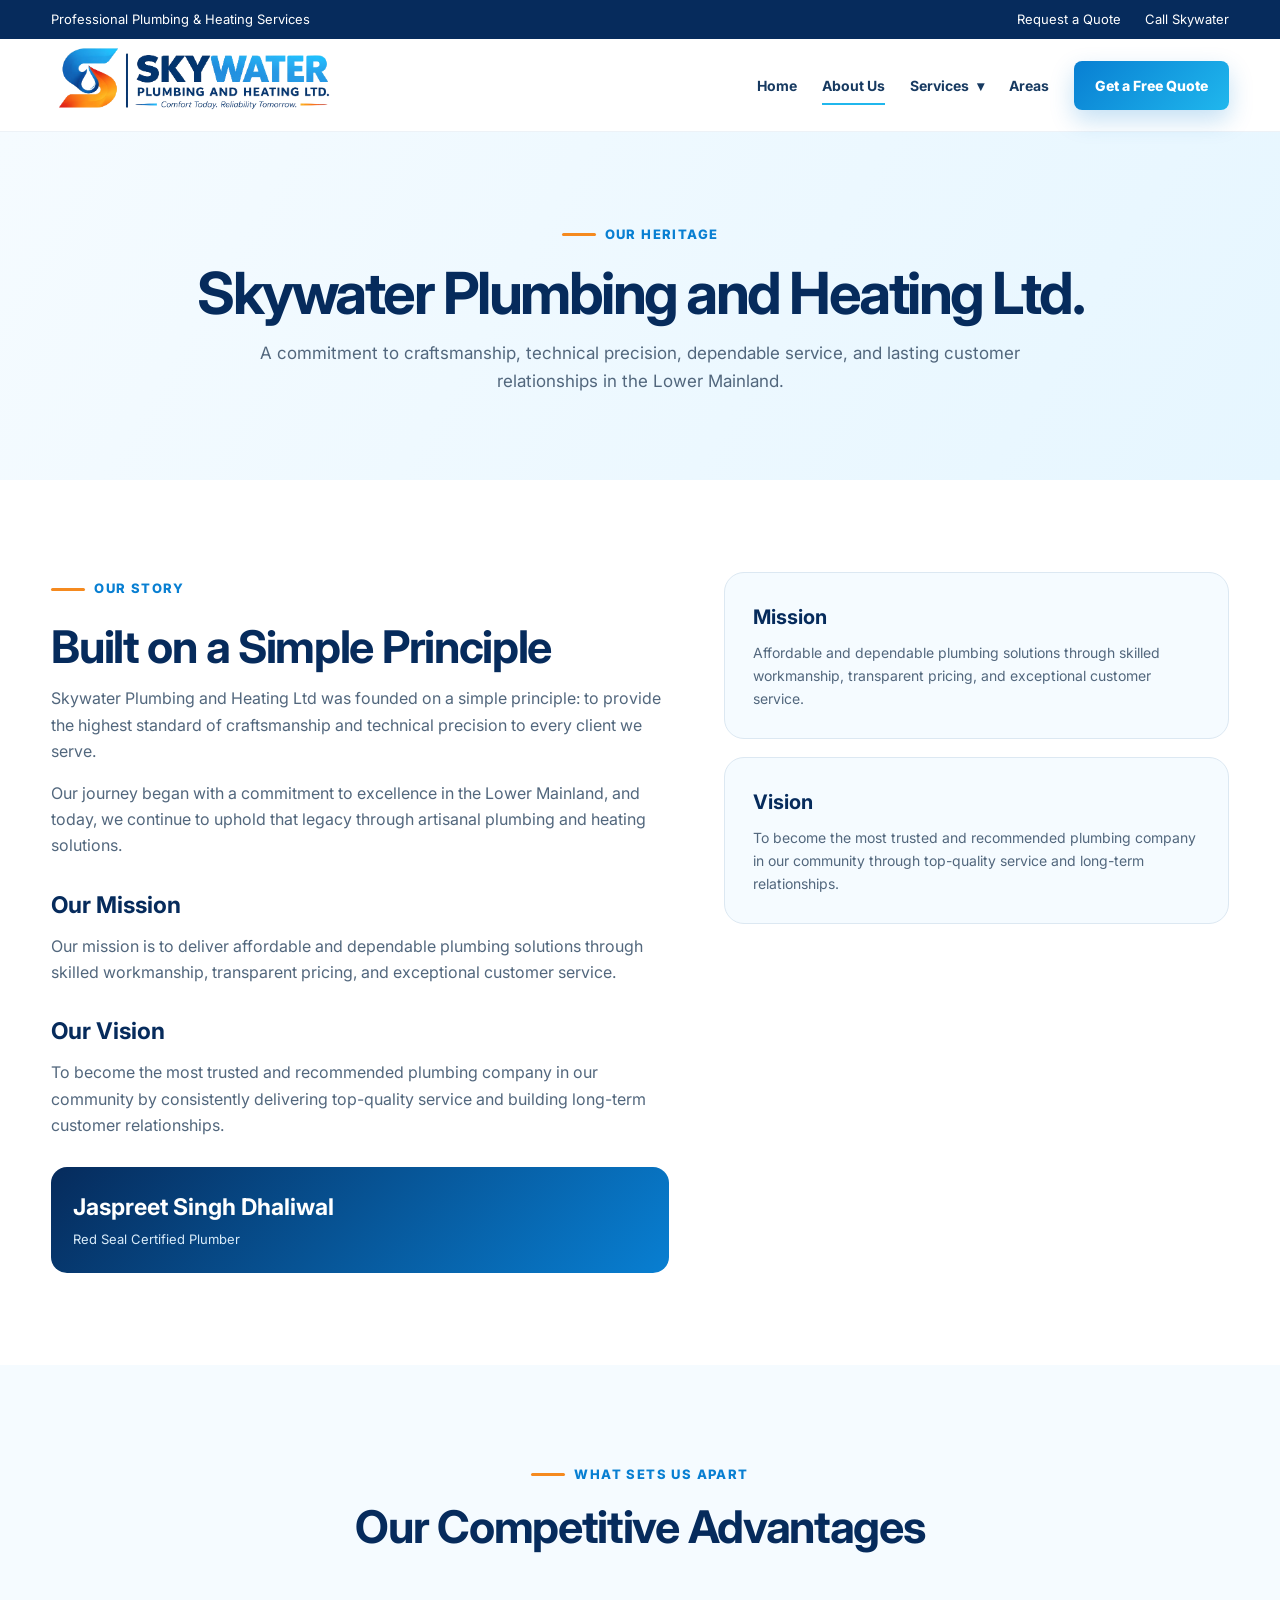
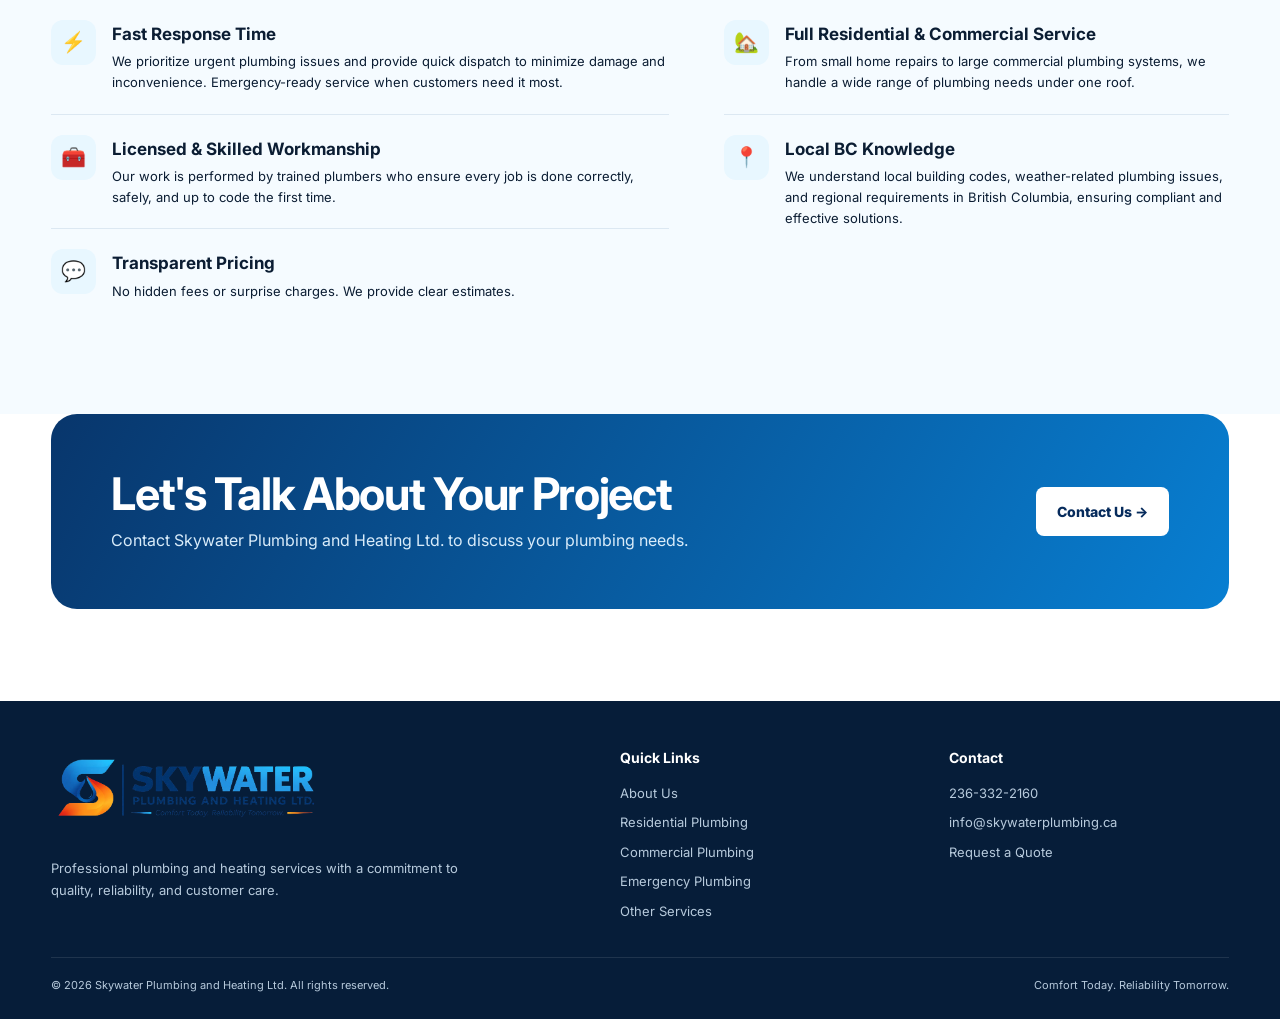
==== about.html @ 7726144b "Add files via upload" ====
<!DOCTYPE html>
<html lang="en">

<head>
    <meta charset="UTF-8">
    <meta name="viewport" content="width=device-width, initial-scale=1.0">

    <meta name="description"
        content="Skywater Plumbing and Heating Ltd. — Comfort Today. Reliability Tomorrow.">

    <title>About Us | Skywater Plumbing and Heating Ltd.</title>

    <link rel="preconnect" href="https://fonts.googleapis.com">
    <link rel="preconnect" href="https://fonts.gstatic.com" crossorigin>

    <link href="https://fonts.googleapis.com/css2?family=Inter:wght@400;500;600;700;800&display=swap"
        rel="stylesheet">

    <link rel="stylesheet" href="styles.css">


    <!-- SERVICES DROPDOWN CSS -->
    <style>

        /* Services dropdown container */
        .services-dropdown {
            position: relative;
            display: inline-block;
        }


        /* Services button */
        .services-dropdown-btn {
            border: none;
            background: transparent;
            color: inherit;
            font-family: inherit;
            font-size: inherit;
            font-weight: inherit;
            cursor: pointer;
            padding: 0;
        }


        /* Dropdown arrow */
        .services-arrow {
            display: inline-block;
            margin-left: 5px;
            transition: transform 0.2s ease;
        }


        /* Rotate arrow when open */
        .services-dropdown.open .services-arrow {
            transform: rotate(180deg);
        }


        /* Dropdown menu */
        .services-dropdown-menu {
            display: none;
            position: absolute;
            top: calc(100% + 15px);
            left: 0;

            min-width: 230px;

            background: #ffffff;

            border-radius: 8px;

            box-shadow: 0 12px 30px rgba(0, 0, 0, 0.15);

            overflow: hidden;

            z-index: 9999;
        }


        /* Show dropdown */
        .services-dropdown-menu.show {
            display: block;
        }


        /* Dropdown links */
        .services-dropdown-menu a {
            display: block;

            padding: 14px 18px;

            color: #222222;

            text-decoration: none;

            font-size: 15px;

            font-weight: 500;

            background: #ffffff;

            transition: all 0.2s ease;
        }


        /* Hover */
        .services-dropdown-menu a:hover {
            background: #f1f7fa;
            color: #0077b6;
        }


        /* Mobile dropdown */
        @media (max-width: 900px) {

            .services-dropdown {
                width: 100%;
            }

            .services-dropdown-btn {
                width: 100%;
                text-align: left;
                padding: 12px 0;
            }

            .services-dropdown-menu {
                position: static;

                width: 100%;

                margin-top: 5px;

                box-shadow: none;

                border: 1px solid #eeeeee;

                border-radius: 6px;
            }

            .services-dropdown-menu a {
                padding: 12px 15px;
            }

        }

    </style>

</head>


<body>


<!-- TOP BAR -->

<div class="topbar">

    <div class="container">

        <span>
            Professional Plumbing & Heating Services
        </span>

        <div class="topbar-right">

            <a href="contact.html">
                Request a Quote
            </a>

            <a href="tel:2363322160">
                Call Skywater
            </a>

        </div>

    </div>

</div>



<!-- HEADER -->

<header>

    <div class="container nav">


        <!-- LOGO -->

        <a href="index.html">

            <img
                class="logo"
                src="skywater-logo.png"
                alt="Skywater Plumbing and Heating Ltd.">

        </a>



        <!-- NAVIGATION -->

        <nav class="navlinks">


            <a href="index.html">
                Home
            </a>


            <a class="active" href="about.html">
                About Us
            </a>



            <!-- SERVICES DROPDOWN -->

            <div class="services-dropdown">


                <button
                    type="button"
                    class="services-dropdown-btn"
                    onclick="toggleServices(event)">

                    Services

                    <span class="services-arrow">
                        ▾
                    </span>

                </button>



                <div class="services-dropdown-menu">


                    <a href="residential.html">
                        Residential Plumbing
                    </a>


                    <a href="commercial.html">
                        Commercial Plumbing
                    </a>


                    <a href="emergency.html">
                        Emergency Plumbing
                    </a>


                    <a href="other-services.html">
                        Other Services
                    </a>


                </div>

            </div>



            <a href="service-areas.html">
                Areas
            </a>



            <a
                class="btn btn-primary"
                href="contact.html">

                Get a Free Quote

            </a>


        </nav>



        <!-- MOBILE MENU BUTTON -->

        <button
            class="mobile-btn"
            onclick="toggleMenu()">

            ☰

        </button>


    </div>

</header>



<!-- MAIN -->

<main>


    <!-- HERO -->

    <section class="page-hero">

        <div class="container">


            <div class="eyebrow">
                Our Heritage
            </div>


            <h1>
                Skywater Plumbing and Heating Ltd.
            </h1>


            <p>
                A commitment to craftsmanship, technical precision,
                dependable service, and lasting customer relationships
                in the Lower Mainland.
            </p>


        </div>

    </section>



    <!-- OUR STORY -->

    <section>

        <div class="container content-grid">


            <div class="content">


                <div class="eyebrow">
                    Our Story
                </div>


                <h2>
                    Built on a Simple Principle
                </h2>


                <p>
                    Skywater Plumbing and Heating Ltd was founded on
                    a simple principle: to provide the highest standard
                    of craftsmanship and technical precision to every
                    client we serve.
                </p>


                <p>
                    Our journey began with a commitment to excellence
                    in the Lower Mainland, and today, we continue to
                    uphold that legacy through artisanal plumbing and
                    heating solutions.
                </p>


                <h3>
                    Our Mission
                </h3>


                <p>
                    Our mission is to deliver affordable and dependable
                    plumbing solutions through skilled workmanship,
                    transparent pricing, and exceptional customer service.
                </p>


                <h3>
                    Our Vision
                </h3>


                <p>
                    To become the most trusted and recommended plumbing
                    company in our community by consistently delivering
                    top-quality service and building long-term customer
                    relationships.
                </p>


                <div class="person">

                    <h3>
                        Jaspreet Singh Dhaliwal
                    </h3>

                    <p>
                        Red Seal Certified Plumber
                    </p>

                </div>


            </div>



            <div>


                <div class="mission-card">

                    <h3>
                        Mission
                    </h3>

                    <p>
                        Affordable and dependable plumbing solutions
                        through skilled workmanship, transparent pricing,
                        and exceptional customer service.
                    </p>

                </div>


                <div class="mission-card">

                    <h3>
                        Vision
                    </h3>

                    <p>
                        To become the most trusted and recommended
                        plumbing company in our community through
                        top-quality service and long-term relationships.
                    </p>

                </div>


            </div>


        </div>

    </section>



    <!-- ADVANTAGES -->

    <section style="background:#f5fbff">

        <div class="container">


            <div class="section-head">

                <div class="eyebrow">
                    What Sets Us Apart
                </div>

                <h2>
                    Our Competitive Advantages
                </h2>

            </div>



            <div class="content-grid">


                <div>


                    <div class="advantage">

                        <div class="adv-icon">
                            ⚡
                        </div>

                        <div>

                            <h3>
                                Fast Response Time
                            </h3>

                            <p>
                                We prioritize urgent plumbing issues
                                and provide quick dispatch to minimize
                                damage and inconvenience. Emergency-ready
                                service when customers need it most.
                            </p>

                        </div>

                    </div>



                    <div class="advantage">

                        <div class="adv-icon">
                            🧰
                        </div>

                        <div>

                            <h3>
                                Licensed & Skilled Workmanship
                            </h3>

                            <p>
                                Our work is performed by trained plumbers
                                who ensure every job is done correctly,
                                safely, and up to code the first time.
                            </p>

                        </div>

                    </div>



                    <div class="advantage">

                        <div class="adv-icon">
                            💬
                        </div>

                        <div>

                            <h3>
                                Transparent Pricing
                            </h3>

                            <p>
                                No hidden fees or surprise charges.
                                We provide clear estimates.
                            </p>

                        </div>

                    </div>


                </div>



                <div>


                    <div class="advantage">

                        <div class="adv-icon">
                            🏡
                        </div>

                        <div>

                            <h3>
                                Full Residential & Commercial Service
                            </h3>

                            <p>
                                From small home repairs to large
                                commercial plumbing systems, we handle
                                a wide range of plumbing needs under
                                one roof.
                            </p>

                        </div>

                    </div>



                    <div class="advantage">

                        <div class="adv-icon">
                            📍
                        </div>

                        <div>

                            <h3>
                                Local BC Knowledge
                            </h3>

                            <p>
                                We understand local building codes,
                                weather-related plumbing issues, and
                                regional requirements in British Columbia,
                                ensuring compliant and effective solutions.
                            </p>

                        </div>

                    </div>


                </div>


            </div>

        </div>

    </section>



    <!-- CTA -->

    <section class="cta">

        <div class="container">


            <div class="cta-box">


                <div>

                    <h2>
                        Let's Talk About Your Project
                    </h2>

                    <p>
                        Contact Skywater Plumbing and Heating Ltd.
                        to discuss your plumbing needs.
                    </p>

                </div>


                <a
                    class="btn"
                    href="contact.html">

                    Contact Us →

                </a>


            </div>

        </div>

    </section>


</main>



<!-- FOOTER -->

<footer>

    <div class="container">


        <div class="footer-grid">


            <div>


                <img
                    class="footer-logo"
                    src="skywater-logo.png"
                    alt="Skywater Plumbing and Heating Ltd.">


                <p>
                    Professional plumbing and heating services with
                    a commitment to quality, reliability, and customer care.
                </p>


            </div>



            <div>


                <h4>
                    Quick Links
                </h4>


                <div class="footer-links">


                    <a href="about.html">
                        About Us
                    </a>


                    <a href="residential.html">
                        Residential Plumbing
                    </a>


                    <a href="commercial.html">
                        Commercial Plumbing
                    </a>


                    <a href="emergency.html">
                        Emergency Plumbing
                    </a>


                    <a href="other-services.html">
                        Other Services
                    </a>


                </div>

            </div>



            <div>


                <h4>
                    Contact
                </h4>


                <div class="footer-links">


                    <a href="tel:2363322160">
                        236-332-2160
                    </a>


                    <a href="mailto:info@skywaterplumbing.ca">
                        info@skywaterplumbing.ca
                    </a>


                    <a href="contact.html">
                        Request a Quote
                    </a>


                </div>

            </div>


        </div>



        <div class="copyright">


            <span>

                ©
                <span id="year"></span>

                Skywater Plumbing and Heating Ltd.
                All rights reserved.

            </span>


            <span>
                Comfort Today. Reliability Tomorrow.
            </span>


        </div>


    </div>

</footer>



<!-- JAVASCRIPT -->

<script>


/* ================================
   COPYRIGHT YEAR
================================ */

document.getElementById("year").textContent =
    new Date().getFullYear();



/* ================================
   SERVICES DROPDOWN
================================ */

function toggleServices(event) {

    event.stopPropagation();

    const dropdown =
        document.querySelector(".services-dropdown");

    const menu =
        document.querySelector(".services-dropdown-menu");


    dropdown.classList.toggle("open");

    menu.classList.toggle("show");

}



/* ================================
   CLOSE SERVICES DROPDOWN
   WHEN CLICKING OUTSIDE
================================ */

document.addEventListener("click", function(event) {

    const dropdown =
        document.querySelector(".services-dropdown");

    const menu =
        document.querySelector(".services-dropdown-menu");


    if (!dropdown.contains(event.target)) {

        dropdown.classList.remove("open");

        menu.classList.remove("show");

    }

});



/* ================================
   MOBILE MENU
================================ */

function toggleMenu() {

    const nav =
        document.querySelector(".navlinks");


    nav.style.display =
        nav.style.display === "flex"
            ? "none"
            : "flex";


    if (nav.style.display === "flex") {

        nav.style.position = "absolute";

        nav.style.top = "76px";

        nav.style.left = "4%";

        nav.style.right = "4%";

        nav.style.background = "#fff";

        nav.style.padding = "20px";

        nav.style.flexDirection = "column";

        nav.style.alignItems = "stretch";

        nav.style.boxShadow =
            "0 15px 35px rgba(0,0,0,.12)";

    }

}

</script>


</body>
</html>
---- styles.css ----
:root{--navy:#062b5c;--blue:#087fd2;--cyan:#20b7ed;--orange:#f58a1f;--sky:#eaf7ff;--dark:#0b1d33;--text:#52677d;--line:#dce8f2;--white:#fff;--shadow:0 18px 50px rgba(6,43,92,.12)}
*{box-sizing:border-box;margin:0;padding:0}html{scroll-behavior:smooth}body{font-family:Inter,Arial,sans-serif;color:var(--dark);line-height:1.65;background:#fff}a{text-decoration:none;color:inherit}.container{width:min(1180px,92%);margin:auto}
.topbar{background:var(--navy);color:#fff;font-size:13px}.topbar .container{display:flex;justify-content:space-between;padding:9px 0}.topbar a:hover{color:#8ddcff}.topbar-right{display:flex;gap:24px}
header{position:sticky;top:0;z-index:50;background:rgba(255,255,255,.97);backdrop-filter:blur(10px);border-bottom:1px solid #edf2f7}.nav{height:92px;display:flex;align-items:center;justify-content:space-between;gap:25px}.logo{width:285px}.navlinks{display:flex;align-items:center;gap:25px;font-size:14px;font-weight:700;color:#173a61}.navlinks a:not(.btn){position:relative}.navlinks a:not(.btn):after{content:"";position:absolute;left:0;bottom:-8px;width:0;height:2px;background:var(--cyan);transition:.2s}.navlinks a:hover:after,.navlinks a.active:after{width:100%}
.btn{display:inline-flex;align-items:center;justify-content:center;gap:8px;border-radius:8px;padding:13px 21px;font-weight:800;font-size:14px;transition:.2s;border:0;cursor:pointer}.btn-primary{background:linear-gradient(135deg,var(--blue),var(--cyan));color:#fff;box-shadow:0 10px 24px rgba(8,127,210,.24)}.btn-primary:hover{transform:translateY(-2px)}.btn-outline{border:1px solid #b9d5e9;color:var(--navy);background:#fff}.mobile-btn{display:none;background:none;border:0;font-size:28px;color:var(--navy)}
.hero{position:relative;overflow:hidden;background:linear-gradient(120deg,#f7fcff,#e8f6ff 58%,#fff)}.hero:before{content:"";position:absolute;width:600px;height:600px;border-radius:50%;right:-230px;top:-270px;background:rgba(32,183,237,.12)}.hero-grid{min-height:610px;display:grid;grid-template-columns:1.05fr .95fr;align-items:center;gap:50px;position:relative;z-index:1}.eyebrow{display:inline-flex;align-items:center;gap:9px;color:var(--blue);font-size:13px;font-weight:800;text-transform:uppercase;letter-spacing:1.4px;margin-bottom:17px}.eyebrow:before{content:"";width:34px;height:3px;background:var(--orange);border-radius:3px}h1{font-size:clamp(42px,5vw,66px);line-height:1.05;letter-spacing:-2.5px;color:var(--navy);margin-bottom:22px}h1 span{color:var(--blue)}.hero p{font-size:18px;color:var(--text);max-width:610px;margin-bottom:30px}.hero-actions{display:flex;gap:13px;flex-wrap:wrap}
.hero-card{background:#fff;border:1px solid #dcecf6;border-radius:28px;padding:10px;box-shadow:var(--shadow);position:relative}.hero-card:before{content:"";position:absolute;left:0;top:32px;bottom:32px;width:5px;border-radius:0 5px 5px 0;background:linear-gradient(var(--cyan),var(--blue))}.hero-card h3{font-size:22px;color:var(--navy);margin-bottom:7px}.hero-card>p{font-size:14px;color:var(--text);margin-bottom:20px}.service-mini{display:grid;grid-template-columns:1fr 1fr;gap:12px}.mini{padding:17px;background:#f6fbff;border:1px solid #e1eef6;border-radius:13px}.mini strong{display:block;color:var(--navy);font-size:14px}.mini span{font-size:12px;color:#6a7d91}
section{padding:92px 0}.section-head{text-align:center;max-width:760px;margin:0 auto 48px}.section-head .eyebrow{justify-content:center}h2{font-size:clamp(31px,4vw,45px);line-height:1.1;color:var(--navy);letter-spacing:-1.3px;margin-bottom:14px}.section-head p{color:var(--text)}
.grid3{display:grid;grid-template-columns:repeat(3,1fr);gap:20px}.card{padding:29px;border:1px solid var(--line);border-radius:18px;background:#fff;transition:.25s}.card:hover{transform:translateY(-5px);box-shadow:var(--shadow);border-color:#bfe2f5}.icon{width:53px;height:53px;border-radius:14px;background:#e8f7ff;color:var(--blue);display:grid;place-items:center;font-size:24px;margin-bottom:19px}.card h3{font-size:19px;color:var(--navy);margin-bottom:8px}.card p{font-size:14px;color:var(--text)}
.about-band{background:var(--navy);color:#fff}.about-grid{display:grid;grid-template-columns:1fr 1fr;gap:65px;align-items:center}.about-band h2{color:#fff}.about-band p{color:#c7d7e7;margin-bottom:20px}.about-band .eyebrow{color:#80d9ff}.about-art{min-height:360px;border-radius:28px;background:linear-gradient(145deg,#0d5c98,#073264);display:grid;place-items:center;position:relative;overflow:hidden}.about-art:before,.about-art:after{content:"";position:absolute;border:1px solid rgba(255,255,255,.15);border-radius:50%}.about-art:before{width:420px;height:420px}.about-art:after{width:270px;height:270px}.about-logo{width:285px;position:relative;z-index:2;filter:brightness(0) invert(1);opacity:.95}
.points{display:grid;grid-template-columns:1fr 1fr;gap:14px;margin-top:25px}.point{padding:17px;border:1px solid rgba(255,255,255,.13);border-radius:12px;background:rgba(255,255,255,.04);font-size:13px}.point strong{display:block;margin-bottom:3px;color:#fff}
.page-hero{padding:85px 0;background:linear-gradient(120deg,#f5fbff,#e6f6ff);text-align:center}.page-hero .eyebrow{justify-content:center}.page-hero h1{font-size:clamp(40px,5vw,58px);margin-bottom:15px}.page-hero p{max-width:760px;margin:auto;color:var(--text);font-size:17px}
.content-grid{display:grid;grid-template-columns:1.1fr .9fr;gap:55px;align-items:start}.content h2{margin-top:5px}.content h3{color:var(--navy);font-size:23px;margin:28px 0 8px}.content p{color:var(--text);margin-bottom:15px}.content ul{padding-left:20px;color:var(--text);margin:12px 0 20px}.content li{margin:7px 0}.mission-card{background:#f5fbff;border:1px solid var(--line);border-radius:20px;padding:28px;margin-bottom:18px}.mission-card h3{color:var(--navy);margin-bottom:7px;font-size:20px}.mission-card p{color:var(--text);font-size:14px}
.advantage{display:flex;gap:16px;padding:20px 0;border-bottom:1px solid var(--line)}.advantage:last-child{border:0}.adv-icon{width:45px;height:45px;flex:none;border-radius:12px;background:#e8f7ff;display:grid;place-items:center;font-size:20px}.advantage h3{margin:0 0 3px;font-size:17px}.advantage p{font-size:13px;margin:0}
.person{margin-top:28px;padding:22px;border-radius:16px;background:linear-gradient(135deg,#062b5c,#087fd2);color:#fff}.person h3{color:#fff;margin:0 0 3px}.person p{color:#d9ecfa;margin:0;font-size:13px}
.cta{padding:0 0 92px}.cta-box{background:linear-gradient(120deg,#08366c,#087fd2);border-radius:26px;padding:55px 60px;color:#fff;display:flex;justify-content:space-between;align-items:center;gap:30px}.cta h2{color:#fff;margin-bottom:9px}.cta p{color:#d9ecfa}.cta .btn{background:#fff;color:var(--navy);white-space:nowrap}
.contact{background:#f5fbff}.contact-grid{display:grid;grid-template-columns:.85fr 1.15fr;gap:28px}.contact-card,.form-card{background:#fff;border:1px solid var(--line);border-radius:20px;padding:30px}.contact-card h3,.form-card h3{color:var(--navy);font-size:22px;margin-bottom:18px}.contact-item{display:flex;gap:14px;padding:15px 0;border-bottom:1px solid #edf3f7}.contact-icon{width:38px;height:38px;border-radius:10px;background:#e8f7ff;color:var(--blue);display:grid;place-items:center;flex:none}.contact-item strong{display:block;color:var(--navy);font-size:13px}.contact-item span{font-size:13px;color:var(--text)}
.work-photo-section {
    padding: 20px 0 60px;
}

.work-photo {
    width: 100%;
    height: 520px;
    object-fit: cover;
    display: block;
    border-radius: 18px;
    box-shadow: 0 15px 35px rgba(0,0,0,0.10);
}

.hero-image img {
    width: 100%;
    height: 500px;
    object-fit: contain;
    border-radius: 20px;
}

@media (max-width: 768px) {

    .work-photo {
        height: 290px;
    }

    .hero-image img {
        height: 320px;
    }

}
form{display:grid;grid-template-columns:1fr 1fr;gap:14px}.field.full{grid-column:1/-1}label{font-size:12px;font-weight:700;color:#36536f;display:block;margin-bottom:6px}input,textarea,select{width:100%;border:1px solid #d7e5ef;border-radius:9px;padding:12px 13px;font:inherit;font-size:13px}textarea{min-height:115px;resize:vertical}
footer{background:#061d39;color:#b7cadc;padding:45px 0 25px}.footer-grid{display:grid;grid-template-columns:1.3fr .7fr .7fr;gap:50px}.footer-logo{width:270px;margin-bottom:15px}footer p{font-size:13px;max-width:420px}footer h4{color:#fff;margin-bottom:14px;font-size:14px}.footer-links{display:grid;gap:8px;font-size:13px}.footer-links a:hover{color:#fff}.copyright{border-top:1px solid rgba(255,255,255,.1);margin-top:35px;padding-top:18px;font-size:11px;display:flex;justify-content:space-between;gap:20px}

@media(max-width:900px){.navlinks{display:none}.mobile-btn{display:block}.hero-grid,.about-grid,.content-grid,.contact-grid{grid-template-columns:1fr}.hero{padding:45px 0}.hero-grid{min-height:auto}.grid3{grid-template-columns:1fr 1fr}.cta-box{padding:42px 35px}.footer-grid{grid-template-columns:1fr 1fr}}
@media(max-width:600px){.topbar{display:none}.nav{height:76px}.logo{width:220px}section{padding:68px 0}h1{font-size:43px;letter-spacing:-1.8px}.hero p{font-size:16px}.grid3,.points{grid-template-columns:1fr}.service-mini{grid-template-columns:1fr}.cta-box{padding:34px 25px;display:block}.cta .btn{margin-top:22px}.footer-grid{grid-template-columns:1fr}.copyright{display:block}.copyright span{display:block;margin-top:8px}form{grid-template-columns:1fr}.field.full{grid-column:auto}.page-hero{padding:65px 0}}
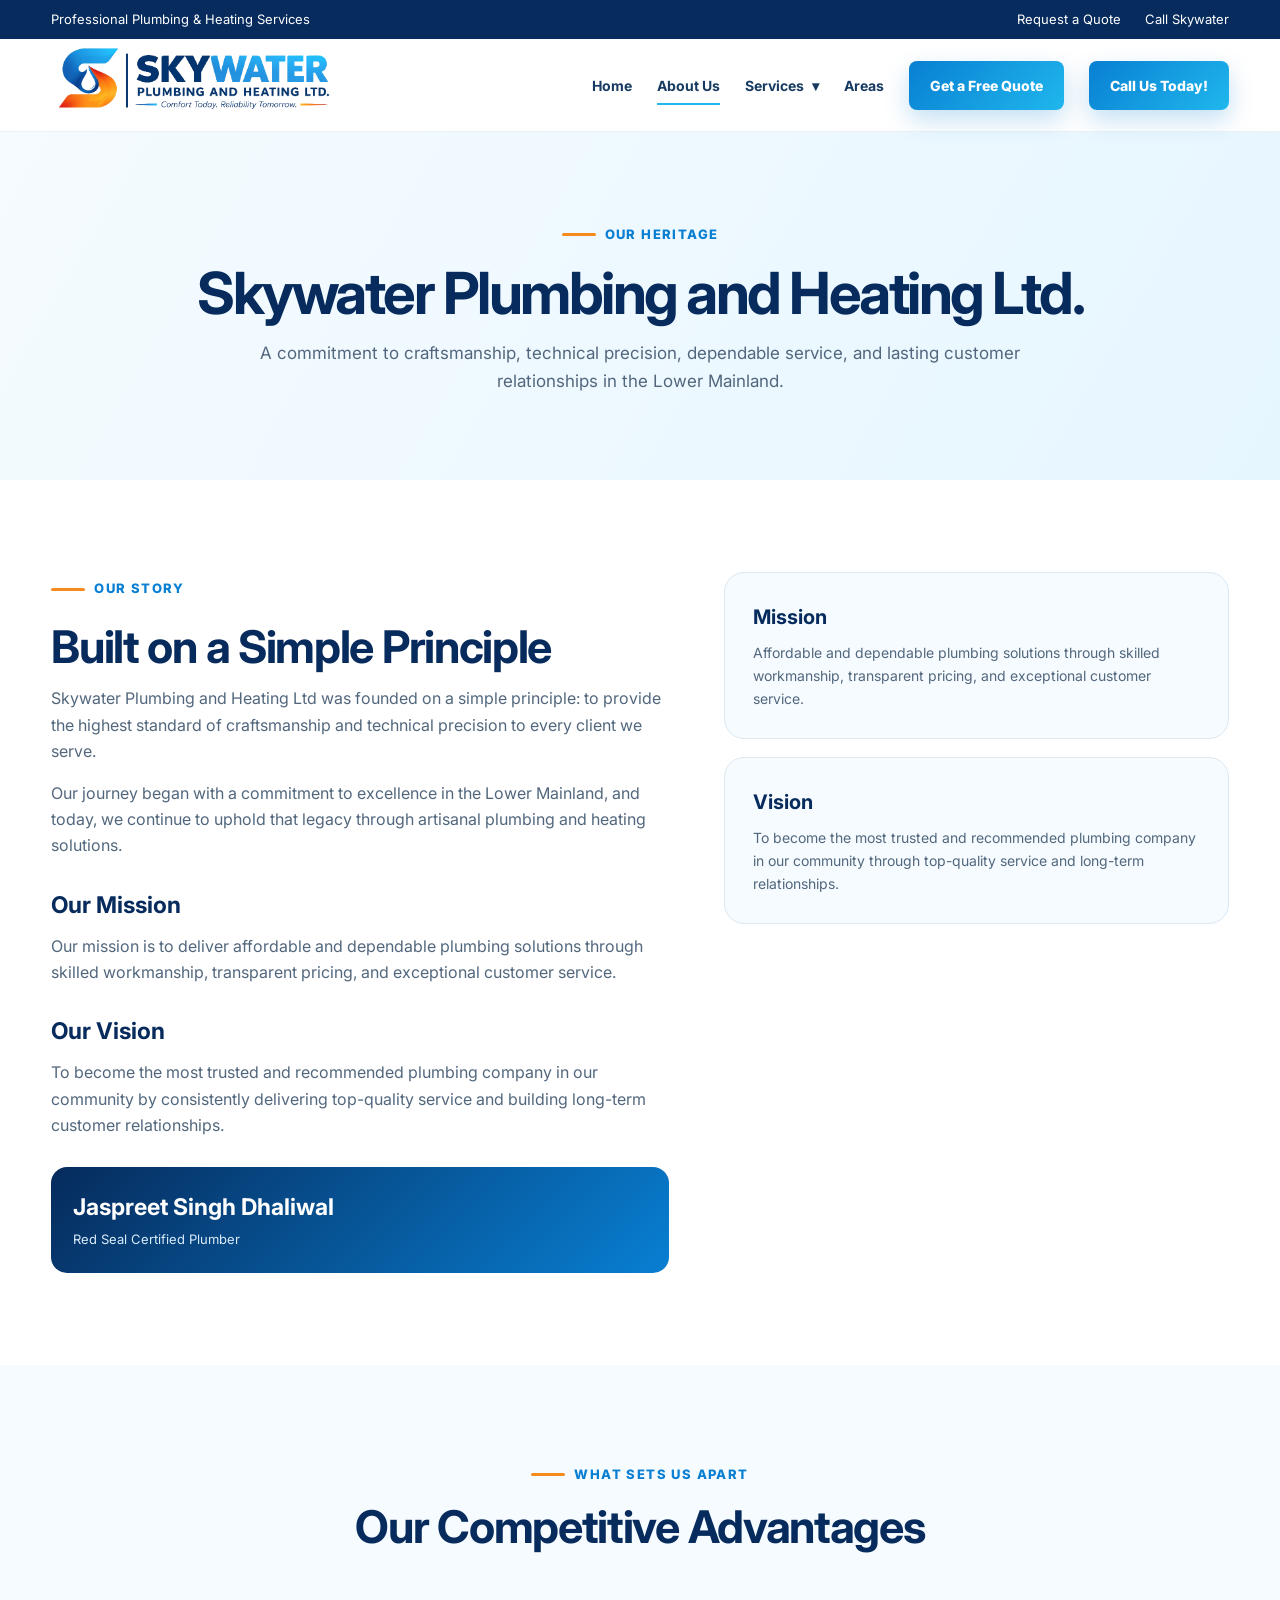
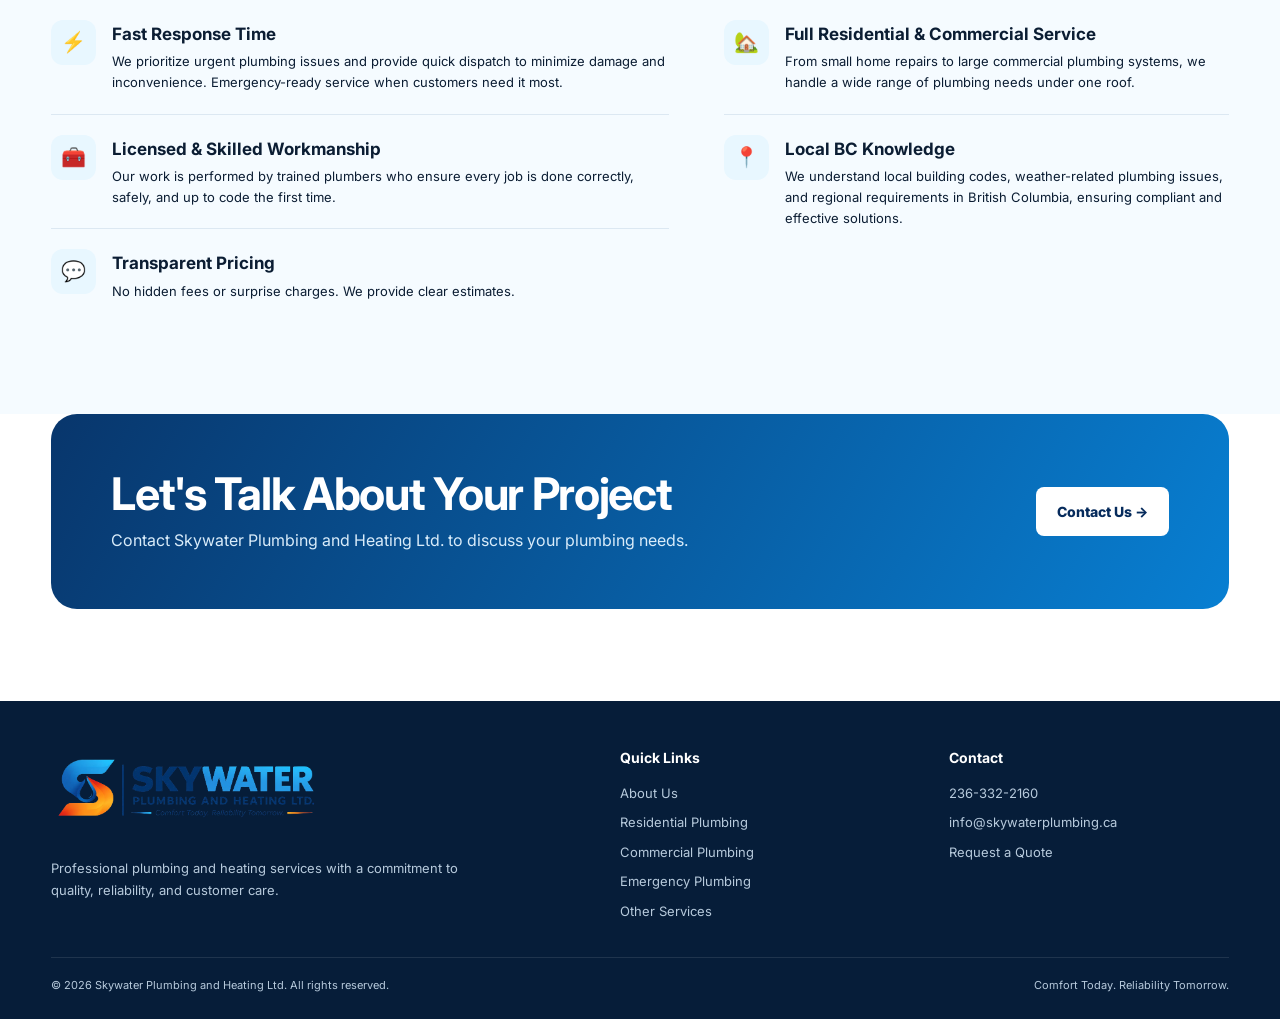
==== commit d68aa2b1: "Update about.html" ====
--- a/about.html
+++ b/about.html
@@ -278,7 +278,11 @@
                 Get a Free Quote
 
             </a>
-
+<a
+			class="btn btn-primary"
+			href="tel:2363322160">
+			Call Us Today!
+			</a>
 
         </nav>
 
--- a/styles.css
+++ b/styles.css
@@ -38,13 +38,21 @@
 
 @media (max-width: 768px) {
 
-    .work-photo {
-        height: 290px;
-    }
+  .work-photo {
+    width: 100%;
+    height: auto;
+    object-fit: contain;
+    display: block;
+    background: #f5f8fa;
+}
 
-    .hero-image img {
-        height: 320px;
-    }
+.hero-image img {
+    width: 100%;
+    height: auto;
+    object-fit: contain;
+    display: block;
+    background: #f5f8fa;
+}
 
 }
 form{display:grid;grid-template-columns:1fr 1fr;gap:14px}.field.full{grid-column:1/-1}label{font-size:12px;font-weight:700;color:#36536f;display:block;margin-bottom:6px}input,textarea,select{width:100%;border:1px solid #d7e5ef;border-radius:9px;padding:12px 13px;font:inherit;font-size:13px}textarea{min-height:115px;resize:vertical}
